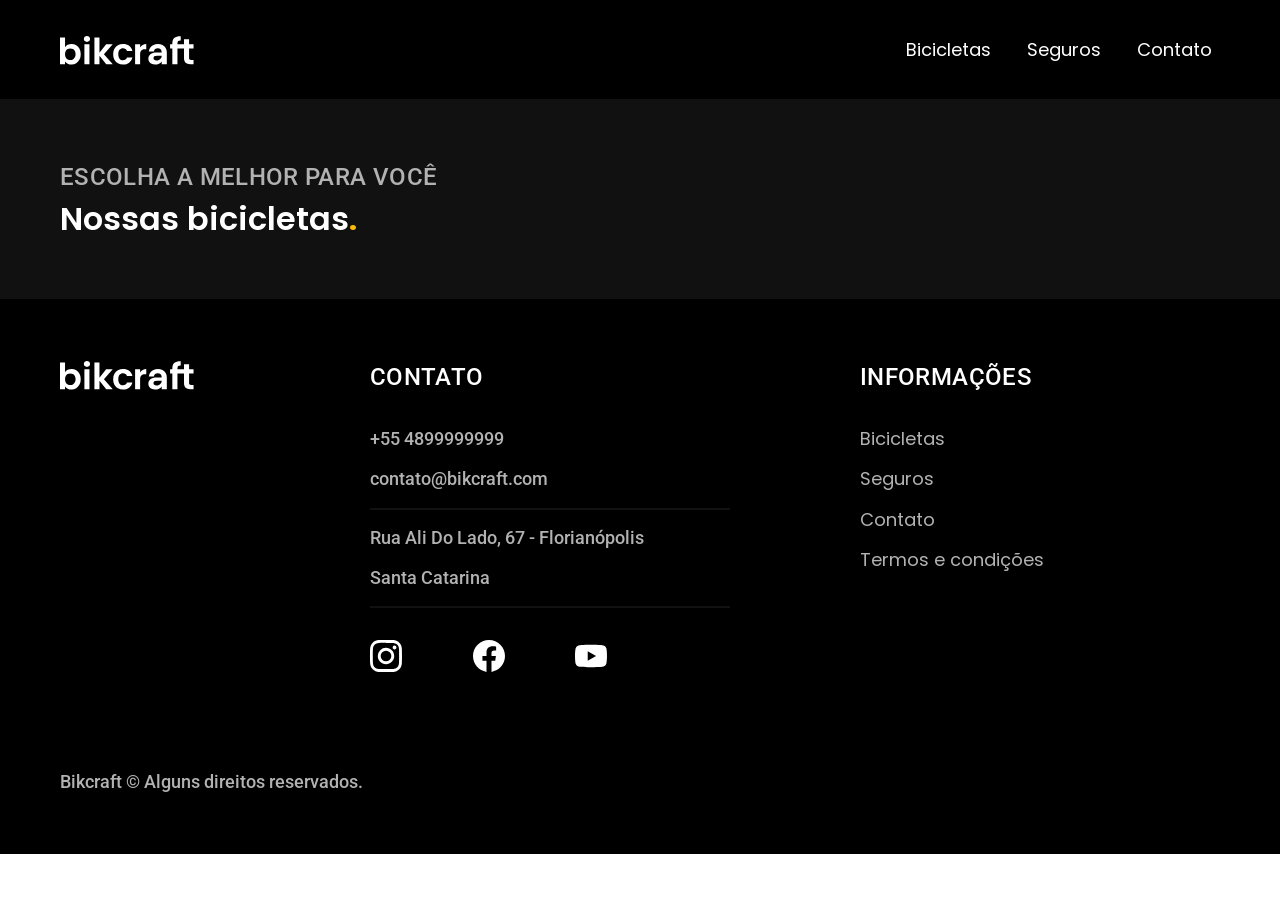
==== bicicletas.html @ 0afaecc9 "termos" ====
<!DOCTYPE html>
<html lang="pt-br">

<head>
  <meta charset="UTF-8">
  <meta name="viewport" content="width=device-width, initial-scale=1.0">
  <title>Termos e Condições | Bikcraft </title>
  <meta name="drescription" content="Termos e Condições">
  <link rel="stylesheet" href="./css/style.css">
  <link rel="preconnect" href="https://fonts.googleapis.com">
  <link rel="preconnect" href="https://fonts.gstatic.com" crossorigin>
  <link href="https://fonts.googleapis.com/css2?family=Poppins:ital,wght@0,100;0,200;0,300;0,400;0,500;0,600;0,700;0,800;0,900;1,100;1,200;1,300;1,400;1,500;1,600;1,700;1,800;1,900&family=Roboto:ital,wght@0,100..900;1,100..900&display=swap" rel="stylesheet">
</head>

<body id="bicicletas">
  <header class="header-bg">
    <div class="header">
      <a href="./index.html"><img src="./img/bikcraft.svg" alt="Bikcraft"></a>
      <nav aria-label="primaria">
        <ul class="header-menu">
          <li> <a href="./bicicletas.html">Bicicletas</a> </li>
          <li> <a href="./seguros.html">Seguros</a> </li>
          <li> <a href="./contato.html">Contato</a> </li>
        </ul>
      </nav>
    </div>
  </header>

  <main>
    <div class="titulo-bg">
      <div class="titulo container">
        <p class="font-2-l-b cor-5">Escolha a melhor para você</p>
        <h1 class="font-1-xl cor-0">Nossas bicicletas<span class="cor-p1">.</span></h1>
      </div>
    </div>


  </main>


  <footer class="footer-bg">
    <div class="footer container">
      <img src="/img/bikcraft.svg" alt="Bikcraft">
      <div class="footer-contato">
        <h3 class="font-2-l-b cor-0">Contato</h3>
        <ul class="font-2-m cor-5">
          <li><a href="tel:+55489999999">+55 4899999999</a></li>
          <li><a href="mailto:contato@bikcraft.com">contato@bikcraft.com</a></li>
          <li>Rua Ali Do Lado, 67 - Florianópolis</li>
          <li>Santa Catarina</li>
        </ul>
        <div class="footer-redes">
          <a href="./"><img src="./img/redes/instagram.svg" alt="">Instagram</a>
          <a href="./"><img src="./img/redes/facebook.svg" alt="">Facebook</a>
          <a href="./"><img src="./img/redes/youtube.svg" alt="">Youtube</a>
        </div>
      </div>
      <div class="footer-informacoes">
        <h3 class="font-2-l-b cor-0">Informações</h3>
        <nav>
          <ul class="font-1-m cor-5">
            <li> <a href="./bicicletas.html">Bicicletas</a> </li>
            <li> <a href="./seguros.html">Seguros</a> </li>
            <li> <a href="./contato.html">Contato</a> </li>
            <li> <a href="./termos.html">Termos e condições</a> </li>

          </ul>
        </nav>
      </div>
      <p class="footer-copy font-2-m cor-5">Bikcraft © Alguns direitos reservados.</p>
    </div>
  </footer>
</body>

</html>
---- css/style.css ----
@import "./global/global.css";
@import "./utilidades/tipografia.css";
@import "./utilidades/cores.css";
@import "./global/header.css";
/*home*/
@import "./home/introducao.css";
/*utilidades*/
@import "./utilidades/componentes.css";
@import "./bicicletas/bicicletas-lista.css";
@import "./home/tecnologia.css";
@import "./home/parceiros.css";
@import "./home/depoimento.css";
@import "./home/seguros.css";
@import "./global/footer.css";
@import "./termos/termos.css";
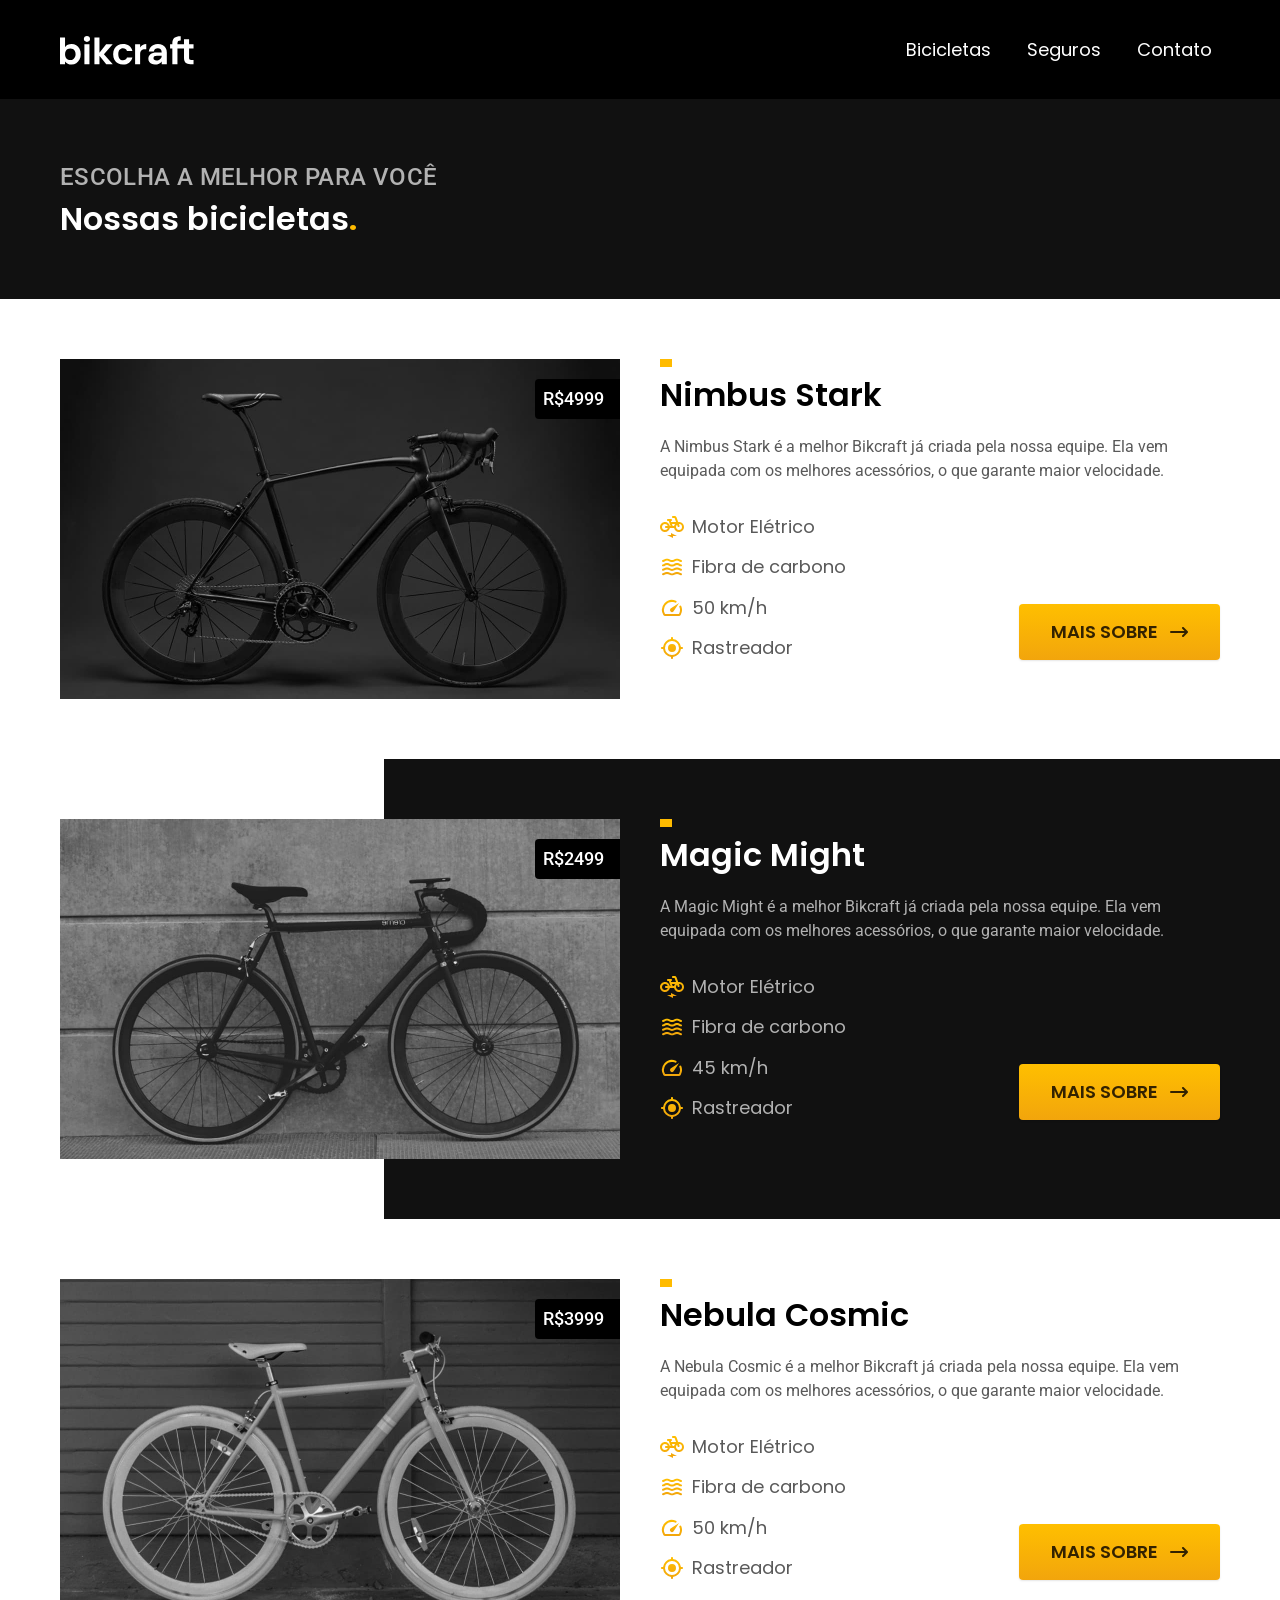
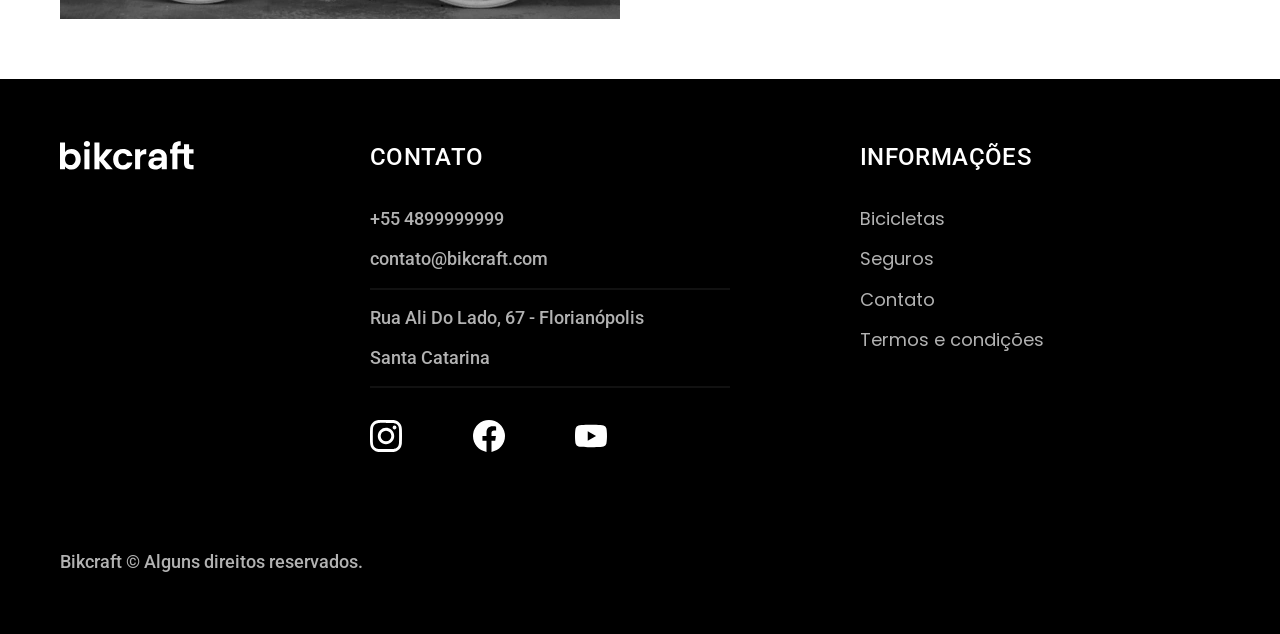
==== commit d4570338: "bicicletas" ====
--- a/bicicletas.html
+++ b/bicicletas.html
@@ -34,6 +34,65 @@
       </div>
     </div>
 
+    <div class="bicicletas-bg">
+      <div class="bicicletas container">
+        <div class="bicicletas-imagem">
+          <img src="./img/bicicletas/nimbus.jpg" alt="Bicicleta Preta">
+          <span class="font-2-m cor-0">R$4999</span>
+        </div>
+        <div class="bicicletas-conteudo">
+          <h2 class="font-1-xl">Nimbus Stark</h2>
+          <p class="font-2-s cor-8">A Nimbus Stark é a melhor Bikcraft já criada pela nossa equipe. Ela vem equipada com os melhores acessórios, o que garante maior velocidade.</p>
+          <ul class="font-1-m cor-8">
+            <li><img src="./img/icones/eletrica.svg" alt="">Motor Elétrico</li>
+            <li><img src="./img/icones/carbono.svg" alt="">Fibra de carbono </li>
+            <li><img src="./img/icones/velocidade.svg" alt="">50 km/h </li>
+            <li><img src="./img/icones/rastreador.svg" alt="">Rastreador </li>
+          </ul>
+          <a class="botao seta" href="./bicicletas/nimbus.html">Mais Sobre</a>
+        </div>
+      </div>
+    </div>
+
+    <div class="bicicletas-bg">
+      <div class="bicicletas container">
+        <div class="bicicletas-imagem">
+          <img src="./img/bicicletas/magic.jpg" alt="Bicicleta Preta">
+          <span class="font-2-m cor-0">R$2499</span>
+        </div>
+        <div class="bicicletas-conteudo">
+          <h2 class="font-1-xl cor-0">Magic Might</h2>
+          <p class="font-2-s cor-5">A Magic Might é a melhor Bikcraft já criada pela nossa equipe. Ela vem equipada com os melhores acessórios, o que garante maior velocidade.</p>
+          <ul class="font-1-m cor-5">
+            <li><img src="./img/icones/eletrica.svg" alt="">Motor Elétrico</li>
+            <li><img src="./img/icones/carbono.svg" alt="">Fibra de carbono </li>
+            <li><img src="./img/icones/velocidade.svg" alt="">45 km/h </li>
+            <li><img src="./img/icones/rastreador.svg" alt="">Rastreador </li>
+          </ul>
+          <a class="botao seta" href="./bicicletas/magic.html">Mais Sobre</a>
+        </div>
+      </div>
+    </div>
+
+    <div class="bicicletas-bg">
+      <div class="bicicletas container">
+        <div class="bicicletas-imagem">
+          <img src="./img/bicicletas/nebula.jpg" alt="Bicicleta Preta">
+          <span class="font-2-m cor-0">R$3999</span>
+        </div>
+        <div class="bicicletas-conteudo">
+          <h2 class="font-1-xl">Nebula Cosmic</h2>
+          <p class="font-2-s cor-8">A Nebula Cosmic é a melhor Bikcraft já criada pela nossa equipe. Ela vem equipada com os melhores acessórios, o que garante maior velocidade.</p>
+          <ul class="font-1-m cor-8">
+            <li><img src="./img/icones/eletrica.svg" alt="">Motor Elétrico</li>
+            <li><img src="./img/icones/carbono.svg" alt="">Fibra de carbono </li>
+            <li><img src="./img/icones/velocidade.svg" alt="">50 km/h </li>
+            <li><img src="./img/icones/rastreador.svg" alt="">Rastreador </li>
+          </ul>
+          <a class="botao seta" href="./bicicletas/nebula.html">Mais Sobre</a>
+        </div>
+      </div>
+    </div>
 
   </main>
 
--- a/css/style.css
+++ b/css/style.css
@@ -13,3 +13,4 @@
 @import "./home/seguros.css";
 @import "./global/footer.css";
 @import "./termos/termos.css";
+@import "./bicicletas/bicicletas.css";
